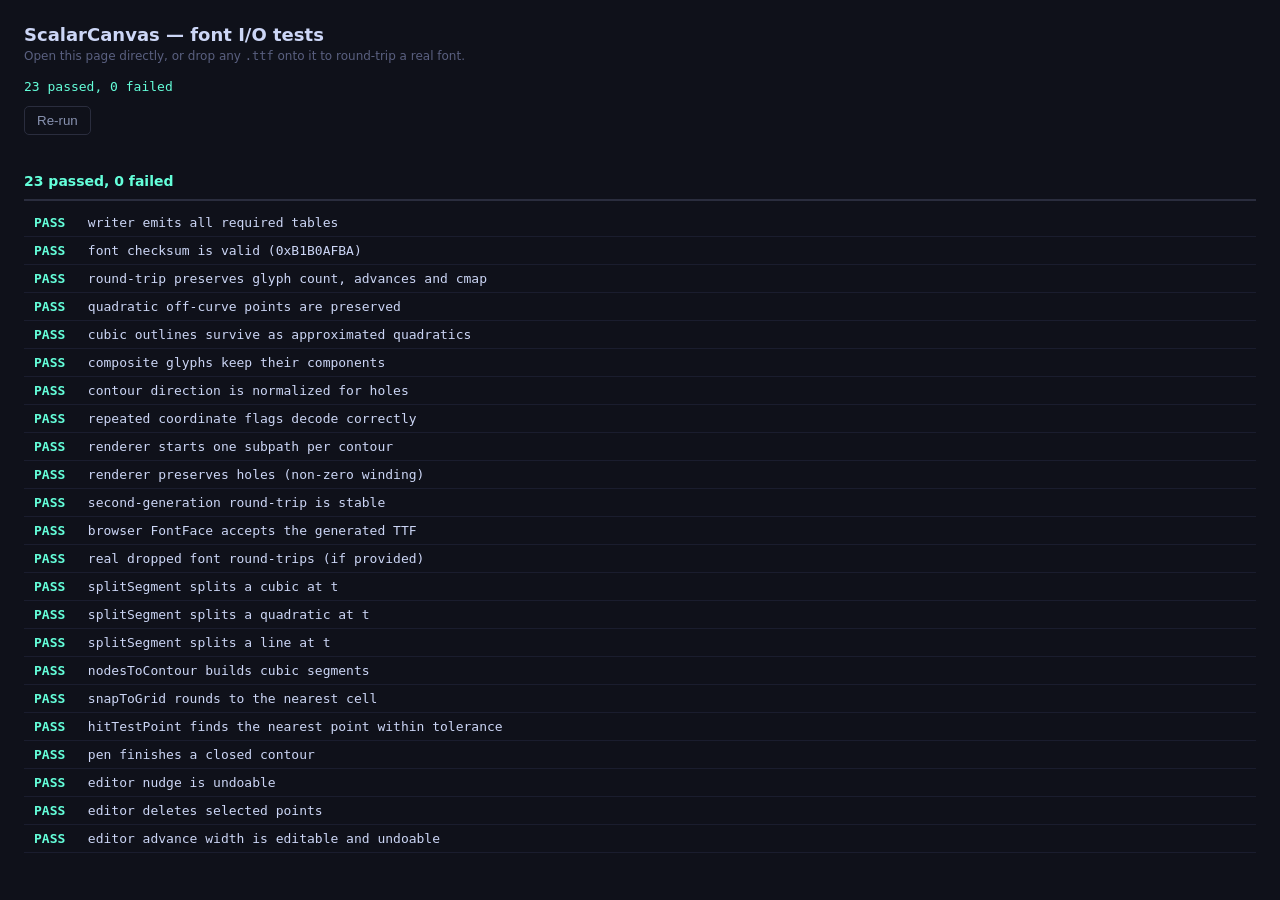
==== tests/index.html @ 4b72939b "editor update" ====
<!doctype html>
<html lang="en">
    <head>
        <meta charset="utf-8" />
        <meta name="viewport" content="width=device-width, initial-scale=1" />
        <title>ScalarCanvas — Tests</title>
        <style>
            body {
                margin: 0;
                padding: 24px;
                background: #0f111a;
                color: #ccd6f6;
                font-family: system-ui, sans-serif;
            }
            h1 {
                font-size: 18px;
                margin: 0 0 4px;
            }
            .hint {
                color: #5a6080;
                font-size: 12px;
                margin-bottom: 16px;
            }
            #status {
                color: #64ffda;
                font-family: monospace;
                font-size: 13px;
                margin-bottom: 12px;
            }
            button {
                background: transparent;
                border: 1px solid #2a2d3e;
                color: #8892b0;
                border-radius: 5px;
                padding: 6px 12px;
                cursor: pointer;
                margin-bottom: 16px;
            }
            button:hover {
                color: #ccd6f6;
                background: #2a2d3e;
            }
            .result {
                font-size: 13px;
                padding: 6px 10px;
                border-bottom: 1px solid #1a1d2e;
                font-family: monospace;
            }
            .result .badge {
                display: inline-block;
                width: 46px;
                font-weight: 700;
            }
            .result.pass .badge {
                color: #64ffda;
            }
            .result.fail .badge {
                color: #ff5370;
            }
            .result.fail pre {
                color: #ff8a9b;
                white-space: pre-wrap;
                margin: 6px 0 0;
                font-size: 11px;
            }
            .summary {
                font-size: 14px;
                font-weight: 700;
                padding: 10px 0;
                margin-bottom: 8px;
                border-bottom: 2px solid #2a2d3e;
            }
            .summary.pass {
                color: #64ffda;
            }
            .summary.fail {
                color: #ff5370;
            }
            #dropped {
                color: #82aaff;
                font-size: 12px;
                margin-bottom: 12px;
            }
        </style>
    </head>
    <body>
        <h1>ScalarCanvas — font I/O tests</h1>
        <div class="hint">
            Open this page directly, or drop any <code>.ttf</code> onto it to round-trip a real font.
        </div>
        <div id="status"></div>
        <button id="rerun">Re-run</button>
        <div id="dropped"></div>
        <div id="results"></div>
        <script src="../src/core/Point.js"></script>
        <script src="../src/core/Contour.js"></script>
        <script src="../src/core/Transform.js"></script>
        <script src="../src/render/CanvasRenderer.js"></script>
        <script src="../src/core/Glyph.js"></script>
        <script src="../src/core/Metrics.js"></script>
        <script src="../src/core/FontDocument.js"></script>
        <script src="../src/core/History.js"></script>
        <script src="../src/io/GlyphNames.js"></script>
        <script src="../src/io/CubicToQuad.js"></script>
        <script src="../src/io/TTFReader.js"></script>
        <script src="../src/io/TTFWriter.js"></script>
        <script src="../src/editor/EditOps.js"></script>
        <script src="../src/editor/Editor.js"></script>
        <script src="./harness.js"></script>
        <script src="./fixtures.js"></script>
        <script src="./ttf.test.js"></script>
        <script src="./editor.test.js"></script>
        <script src="./runner.js"></script>
    </body>
</html>
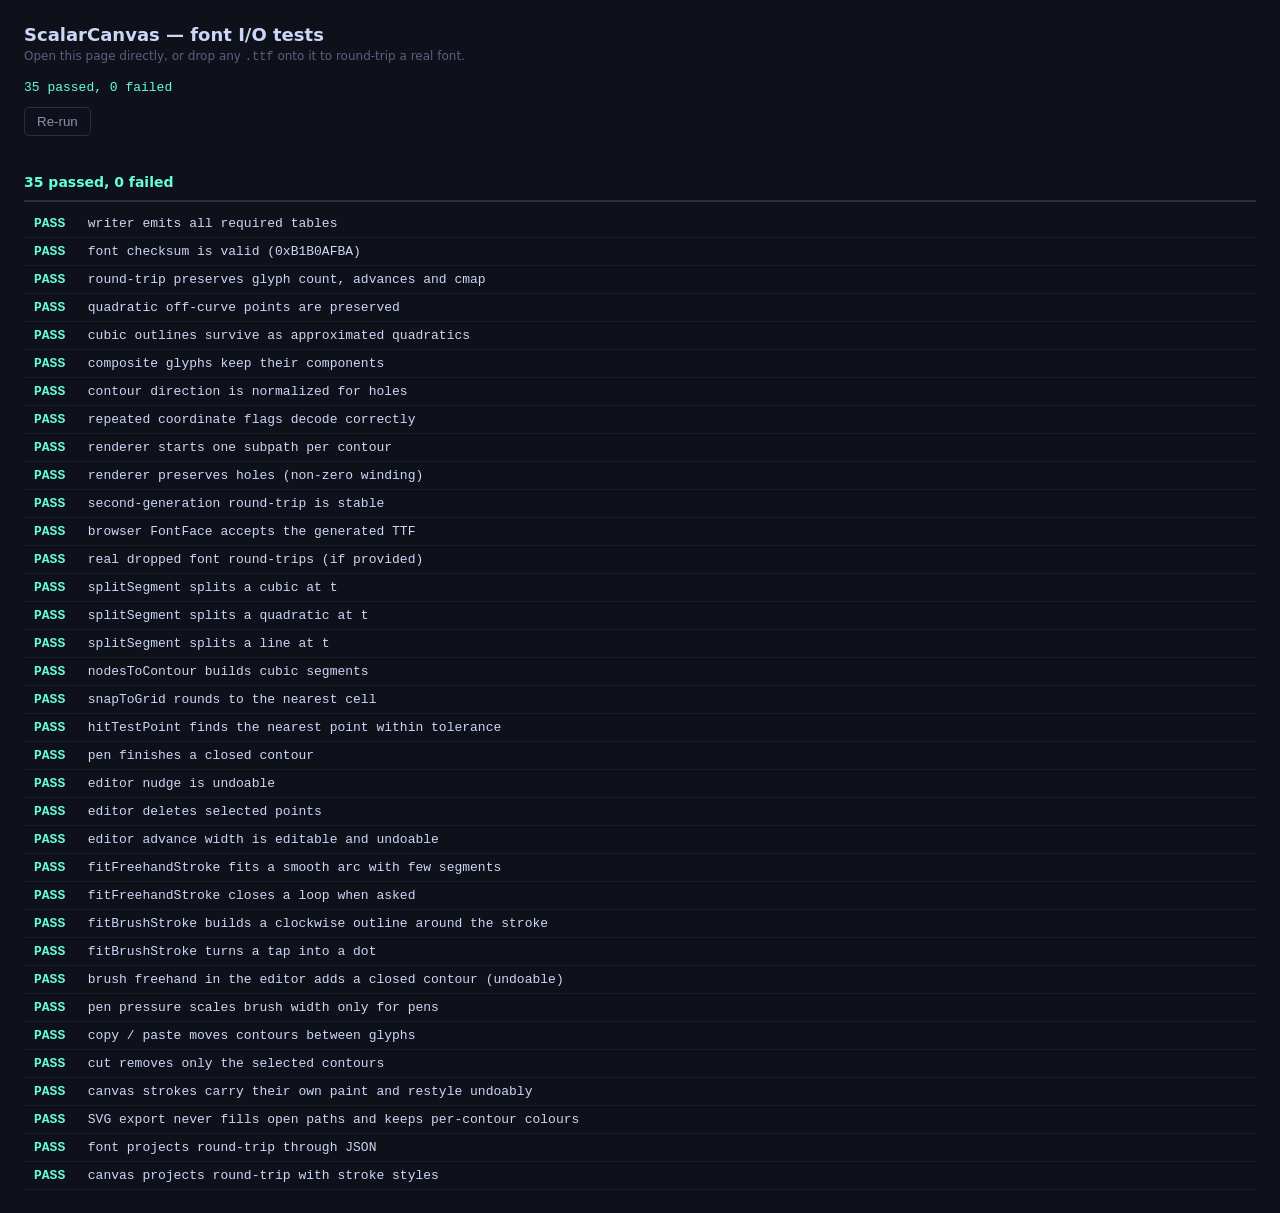
==== commit 14b4b4b3: "better interface" ====
--- a/tests/index.html
+++ b/tests/index.html
@@ -105,11 +105,16 @@
         <script src="../src/io/TTFReader.js"></script>
         <script src="../src/io/TTFWriter.js"></script>
         <script src="../src/editor/EditOps.js"></script>
+        <script src="../src/editor/Freehand.js"></script>
+        <script src="../src/editor/Shapes.js"></script>
         <script src="../src/editor/Editor.js"></script>
+        <script src="../src/canvas/CanvasDocument.js"></script>
+        <script src="../src/canvas/SVGWriter.js"></script>
         <script src="./harness.js"></script>
         <script src="./fixtures.js"></script>
         <script src="./ttf.test.js"></script>
         <script src="./editor.test.js"></script>
+        <script src="./drawing.test.js"></script>
         <script src="./runner.js"></script>
     </body>
 </html>
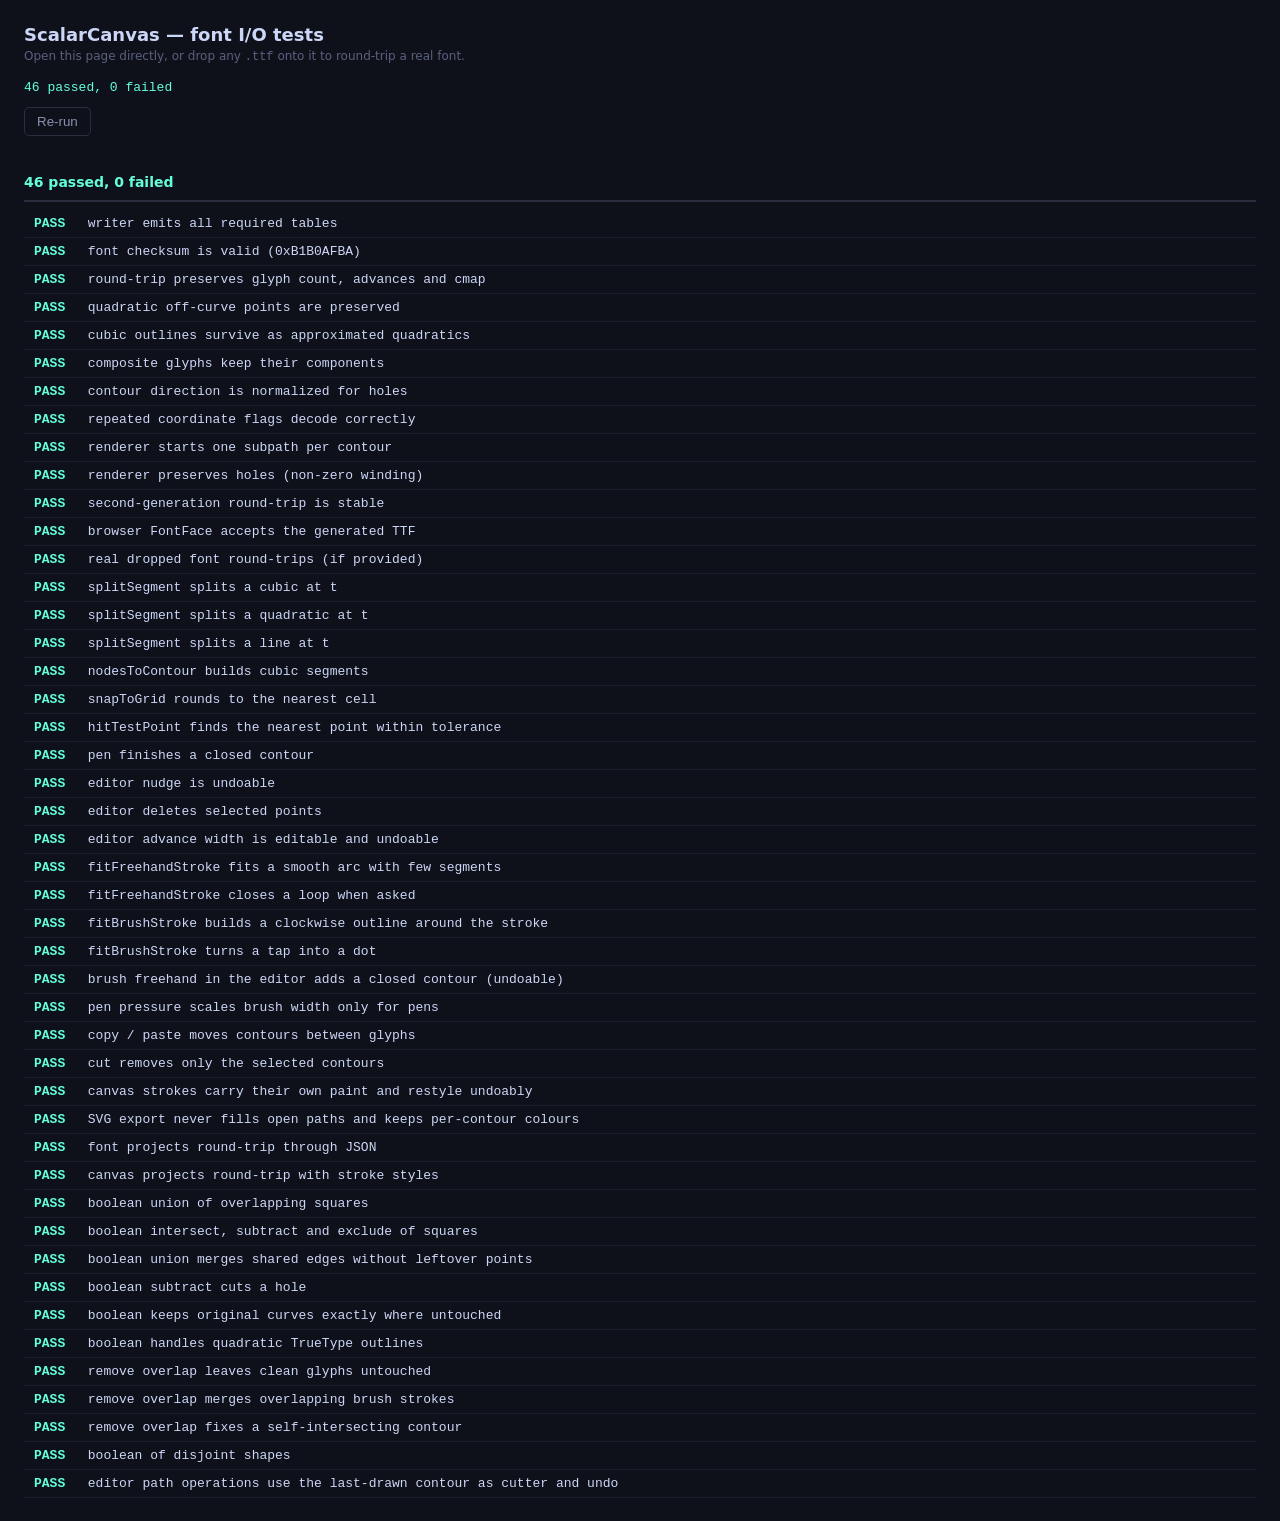
==== commit a88983d9: "Add boolean path operations (union, subtract, intersect, exclude, remove overlap) - New dependency-f" ====
--- a/tests/index.html
+++ b/tests/index.html
@@ -100,6 +100,7 @@
         <script src="../src/core/Metrics.js"></script>
         <script src="../src/core/FontDocument.js"></script>
         <script src="../src/core/History.js"></script>
+        <script src="../src/core/PathBoolean.js"></script>
         <script src="../src/io/GlyphNames.js"></script>
         <script src="../src/io/CubicToQuad.js"></script>
         <script src="../src/io/TTFReader.js"></script>
@@ -115,6 +116,7 @@
         <script src="./ttf.test.js"></script>
         <script src="./editor.test.js"></script>
         <script src="./drawing.test.js"></script>
+        <script src="./boolean.test.js"></script>
         <script src="./runner.js"></script>
     </body>
 </html>
